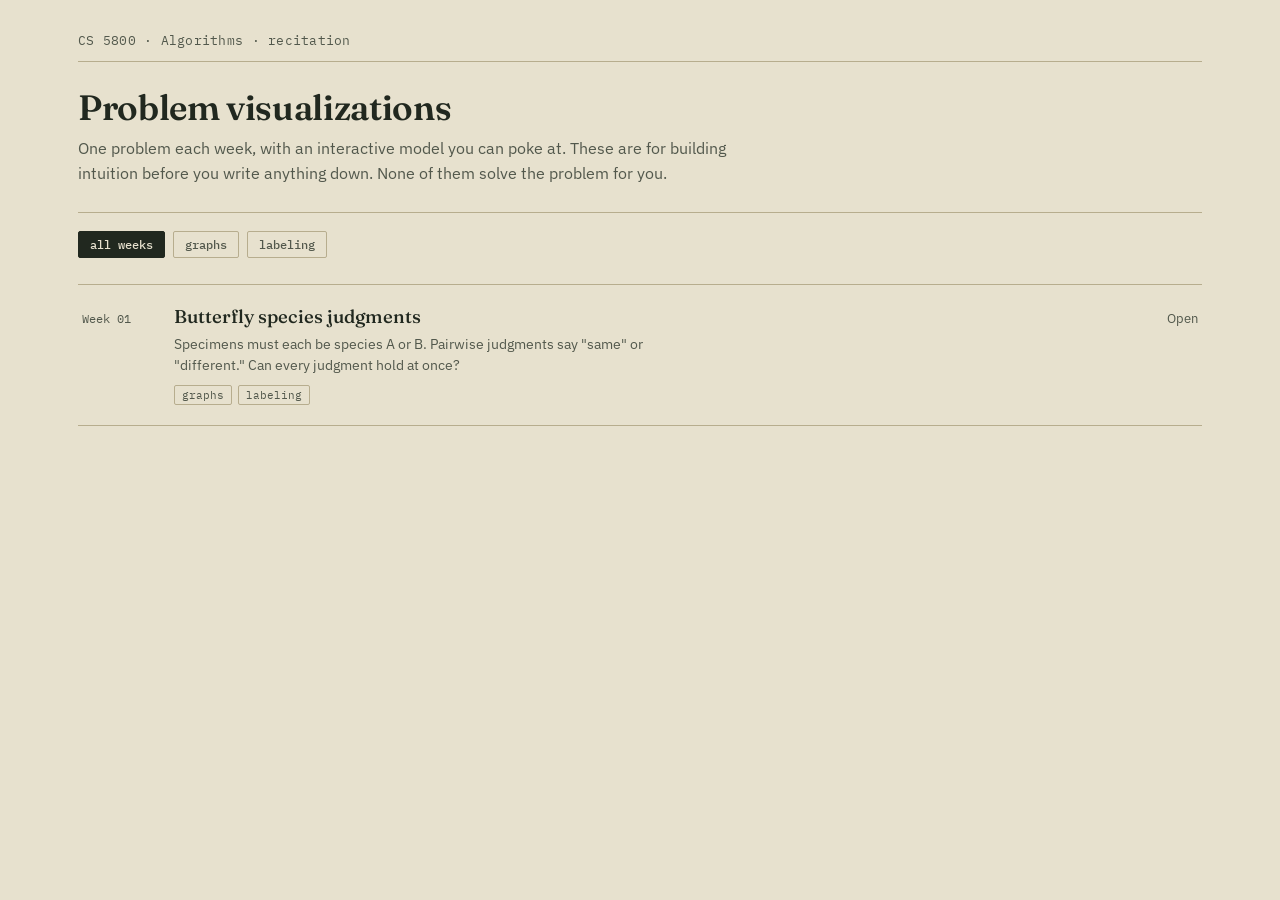
==== index.html @ 2894a3e3 "Set up CS 5800 recitation visualizations for static deploy The pages referenced a shared/ + problems" ====
<!DOCTYPE html>
<html lang="en">
<head>
<meta charset="UTF-8" />
<meta name="viewport" content="width=device-width, initial-scale=1.0" />
<title>CS 5800 — Recitation Visualizations</title>
<meta name="description" content="Interactive problem visualizations for CS 5800 Algorithms recitations at Northeastern University. One problem each week, built for intuition." />
<meta name="color-scheme" content="light" />
<meta property="og:title" content="CS 5800 - Recitation Visualizations" />
<meta property="og:description" content="Interactive problem visualizations for CS 5800 Algorithms recitations at Northeastern University. One problem each week, built for intuition." />
<meta property="og:type" content="website" />
<link rel="icon" href="shared/favicon.svg" type="image/svg+xml" />
<link rel="preconnect" href="https://fonts.googleapis.com">
<link rel="preconnect" href="https://fonts.gstatic.com" crossorigin>
<link href="https://fonts.googleapis.com/css2?family=Fraunces:opsz,wght@9..144,400;9..144,500;9..144,600&family=IBM+Plex+Sans:wght@400;500;600&family=IBM+Plex+Mono:wght@400;500&display=swap" rel="stylesheet">
<link rel="stylesheet" href="shared/site.css">
</head>
<body>
<div class="wrap">

  <div class="sitebar">
    <span class="course-mark">CS 5800 · Algorithms · recitation</span>
  </div>

  <h1>Problem visualizations</h1>
  <p class="subtitle">One problem each week, with an interactive model you can poke at. These are for building intuition before you write anything down. None of them solve the problem for you.</p>

  <div class="divider" style="margin:26px 0 18px;"></div>

  <div class="filter-row" id="filters"></div>

  <div class="problem-list" id="list"></div>

</div>

<script>
/* -------------------------------------------------------------
   Add a new week by appending one entry to this array.
   Newest weeks go at the top of the rendered list automatically.
   ------------------------------------------------------------- */
const PROBLEMS = [
  {
    week: 1,
    title: 'Butterfly species judgments',
    blurb: 'Specimens must each be species A or B. Pairwise judgments say "same" or "different." Can every judgment hold at once?',
    tags: ['graphs', 'labeling'],
    href: 'problems/week-01-butterflies.html'
  }
];

const listEl = document.getElementById('list');
const filtersEl = document.getElementById('filters');
let activeTag = null;

const allTags = [...new Set(PROBLEMS.flatMap(p => p.tags))].sort();

function renderFilters() {
  filtersEl.innerHTML = '';
  const mk = (label, tag) => {
    const b = document.createElement('button');
    b.className = 'filter-chip' + (activeTag === tag ? ' on' : '');
    b.textContent = label;
    b.addEventListener('click', () => { activeTag = tag; renderFilters(); renderList(); });
    filtersEl.appendChild(b);
  };
  mk('all weeks', null);
  allTags.forEach(t => mk(t, t));
}

function renderList() {
  listEl.innerHTML = '';
  const shown = PROBLEMS
    .filter(p => !activeTag || p.tags.includes(activeTag))
    .sort((a, b) => b.week - a.week);

  if (!shown.length) {
    const d = document.createElement('div');
    d.className = 'empty-note';
    d.textContent = 'No problems tagged with that topic yet.';
    listEl.appendChild(d);
    return;
  }

  shown.forEach(p => {
    const a = document.createElement('a');
    a.className = 'problem-row';
    a.href = p.href;

    const wk = document.createElement('div');
    wk.className = 'week-no';
    wk.textContent = 'Week ' + String(p.week).padStart(2, '0');

    const mid = document.createElement('div');
    const h = document.createElement('h2');
    h.className = 'problem-title';
    h.textContent = p.title;
    const blurb = document.createElement('p');
    blurb.className = 'problem-blurb';
    blurb.textContent = p.blurb;
    const tags = document.createElement('div');
    tags.className = 'row-tags';
    p.tags.forEach(t => {
      const s = document.createElement('span');
      s.className = 'tag';
      s.textContent = t;
      tags.appendChild(s);
    });
    mid.append(h, blurb, tags);

    const cue = document.createElement('div');
    cue.className = 'row-cue';
    cue.textContent = 'Open';

    a.append(wk, mid, cue);
    listEl.appendChild(a);
  });
}

renderFilters();
renderList();
</script>
</body>
</html>
---- shared/site.css ----
/* CS 5800 recitation visualizations — shared styles */

:root {
  --paper: #E7E1CE;
  --paper-deep: #DCD4BA;
  --ink: #21281F;
  --ink-soft: #52584C;
  --moss: #3E6B4A;
  --moss-deep: #2C4F36;
  --moss-soft: #DCE7DD;
  --rust: #A8571E;
  --rust-deep: #7E3F13;
  --rust-soft: #F1DFCC;
  --line: #B7AD8E;
  --alert: #8E2B1F;
  --neutral-line: #8A8365;
  --unknown: #A9A288;
}

* { box-sizing: border-box; }

html, body {
  margin: 0;
  padding: 0;
  background: var(--paper);
  color: var(--ink);
  font-family: 'IBM Plex Sans', sans-serif;
}

.wrap { max-width: 1180px; margin: 0 auto; padding: 32px 28px 64px; }
.wrap-narrow { max-width: 780px; }

/* ---- site chrome ---- */

.sitebar {
  display: flex;
  justify-content: space-between;
  align-items: baseline;
  gap: 16px;
  padding-bottom: 12px;
  margin-bottom: 26px;
  border-bottom: 1px solid var(--line);
  flex-wrap: wrap;
}

.sitebar a { color: var(--ink-soft); text-decoration: none; font-size: 0.85rem; }
.sitebar a:hover { color: var(--ink); text-decoration: underline; }

.course-mark {
  font-family: 'IBM Plex Mono', monospace;
  font-size: 0.82rem;
  color: var(--ink-soft);
  letter-spacing: 0.02em;
}

h1 {
  font-family: 'Fraunces', serif;
  font-weight: 600;
  font-optical-sizing: auto;
  font-size: 2.2rem;
  margin: 0 0 8px;
  letter-spacing: -0.01em;
  line-height: 1.15;
}

h2 {
  font-family: 'Fraunces', serif;
  font-weight: 500;
  font-size: 1.25rem;
  margin: 0 0 12px;
}

.subtitle {
  font-size: 1rem;
  color: var(--ink-soft);
  max-width: 680px;
  line-height: 1.55;
  margin: 0;
}

.panel {
  background: var(--paper-deep);
  border: 1px solid var(--line);
  border-radius: 3px;
  padding: 18px;
}

.divider { border-top: 1px solid var(--line); margin: 16px 0; }

.section-label { font-size: 0.75rem; color: var(--ink-soft); margin: 0 0 8px; }

.hint { font-size: 0.85rem; color: var(--ink-soft); line-height: 1.6; margin: 0; }
.hint + .hint { margin-top: 8px; }

button {
  font-family: 'IBM Plex Sans', sans-serif;
  font-size: 0.85rem;
  font-weight: 500;
  border: 1px solid var(--ink);
  background: var(--paper);
  color: var(--ink);
  padding: 8px 14px;
  border-radius: 2px;
  cursor: pointer;
  transition: background 0.15s ease, color 0.15s ease;
}
button:hover:not(:disabled) { background: var(--ink); color: var(--paper); }
button:focus-visible, a:focus-visible { outline: 2px solid var(--moss-deep); outline-offset: 2px; }
button.active { background: var(--moss); color: var(--paper); border-color: var(--moss); }

/* ---- topic tags ---- */

.tag {
  display: inline-block;
  font-family: 'IBM Plex Mono', monospace;
  font-size: 0.7rem;
  padding: 2px 7px;
  border: 1px solid var(--line);
  border-radius: 2px;
  color: var(--ink-soft);
  background: var(--paper);
  white-space: nowrap;
}

/* ---- index listing ---- */

.filter-row {
  display: flex;
  gap: 8px;
  flex-wrap: wrap;
  align-items: center;
  margin-bottom: 4px;
}

.filter-chip {
  font-family: 'IBM Plex Mono', monospace;
  font-size: 0.74rem;
  padding: 5px 11px;
  border: 1px solid var(--line);
  background: transparent;
  color: var(--ink-soft);
  border-radius: 2px;
  cursor: pointer;
}
.filter-chip:hover { background: var(--paper-deep); color: var(--ink); }
.filter-chip.on { background: var(--ink); color: var(--paper); border-color: var(--ink); }

.problem-list { margin-top: 26px; border-top: 1px solid var(--line); }

.problem-row {
  display: grid;
  grid-template-columns: 74px 1fr auto;
  gap: 18px;
  align-items: baseline;
  padding: 20px 4px;
  border-bottom: 1px solid var(--line);
  text-decoration: none;
  color: inherit;
}
.problem-row:hover { background: var(--paper-deep); }

.week-no {
  font-family: 'IBM Plex Mono', monospace;
  font-size: 0.78rem;
  color: var(--ink-soft);
  padding-top: 3px;
}

.problem-title {
  font-family: 'Fraunces', serif;
  font-size: 1.16rem;
  font-weight: 500;
  margin: 0 0 5px;
}

.problem-blurb {
  font-size: 0.89rem;
  color: var(--ink-soft);
  line-height: 1.5;
  margin: 0 0 9px;
  max-width: 62ch;
}

.row-tags { display: flex; gap: 6px; flex-wrap: wrap; }

.row-cue { font-size: 0.82rem; color: var(--ink-soft); white-space: nowrap; padding-top: 4px; }
.problem-row:hover .row-cue { color: var(--ink); }

.empty-note { padding: 28px 4px; color: var(--ink-soft); font-size: 0.9rem; }

@media (max-width: 620px) {
  .problem-row { grid-template-columns: 56px 1fr; }
  .row-cue { display: none; }
}

/* ---- problem page: statement + questions ---- */

.statement {
  background: var(--paper-deep);
  border: 1px solid var(--line);
  border-left: 3px solid var(--neutral-line);
  border-radius: 3px;
  padding: 18px 20px;
  margin-bottom: 26px;
}
.statement p { margin: 0 0 12px; line-height: 1.65; font-size: 0.95rem; }
.statement p:last-child { margin-bottom: 0; }

.questions { margin-top: 30px; }
.questions ol { margin: 0; padding-left: 22px; }
.questions li { margin-bottom: 11px; line-height: 1.6; font-size: 0.93rem; }
.questions li:last-child { margin-bottom: 0; }

.meta-strip {
  display: flex;
  gap: 10px;
  align-items: center;
  flex-wrap: wrap;
  margin: 12px 0 22px;
}
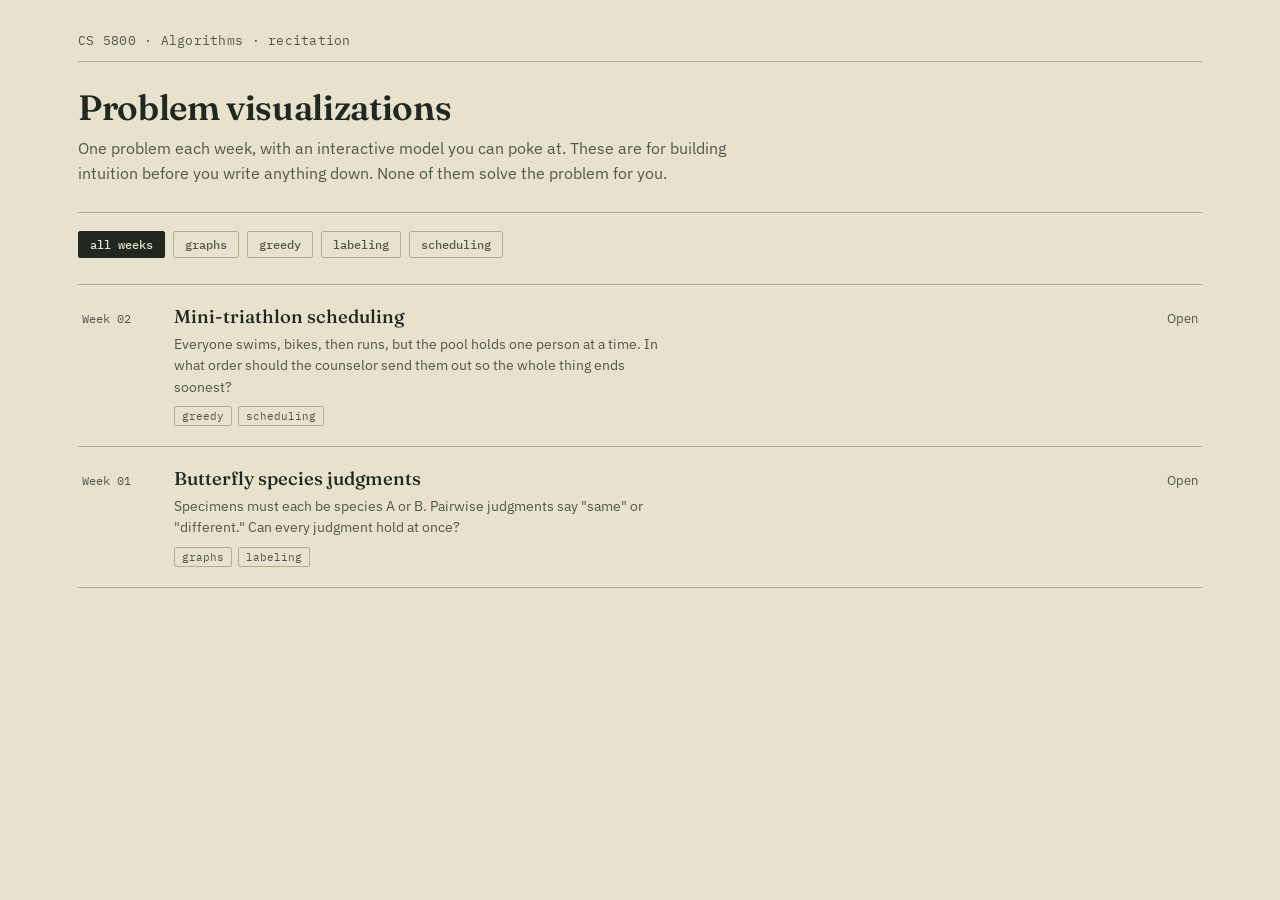
==== commit 53e6453c: "Add week 2: mini-triathlon scheduling One pool shared serially, then biking and running that everyon" ====
--- a/index.html
+++ b/index.html
@@ -45,6 +45,13 @@
     blurb: 'Specimens must each be species A or B. Pairwise judgments say "same" or "different." Can every judgment hold at once?',
     tags: ['graphs', 'labeling'],
     href: 'problems/week-01-butterflies.html'
+  },
+  {
+    week: 2,
+    title: 'Mini-triathlon scheduling',
+    blurb: 'Everyone swims, bikes, then runs, but the pool holds one person at a time. In what order should the counselor send them out so the whole thing ends soonest?',
+    tags: ['greedy', 'scheduling'],
+    href: 'problems/week-02-triathlon.html'
   }
 ];
 
--- a/shared/site.css
+++ b/shared/site.css
@@ -105,6 +105,7 @@
   transition: background 0.15s ease, color 0.15s ease;
 }
 button:hover:not(:disabled) { background: var(--ink); color: var(--paper); }
+button:disabled { opacity: 0.45; cursor: not-allowed; }
 button:focus-visible, a:focus-visible { outline: 2px solid var(--moss-deep); outline-offset: 2px; }
 button.active { background: var(--moss); color: var(--paper); border-color: var(--moss); }
 
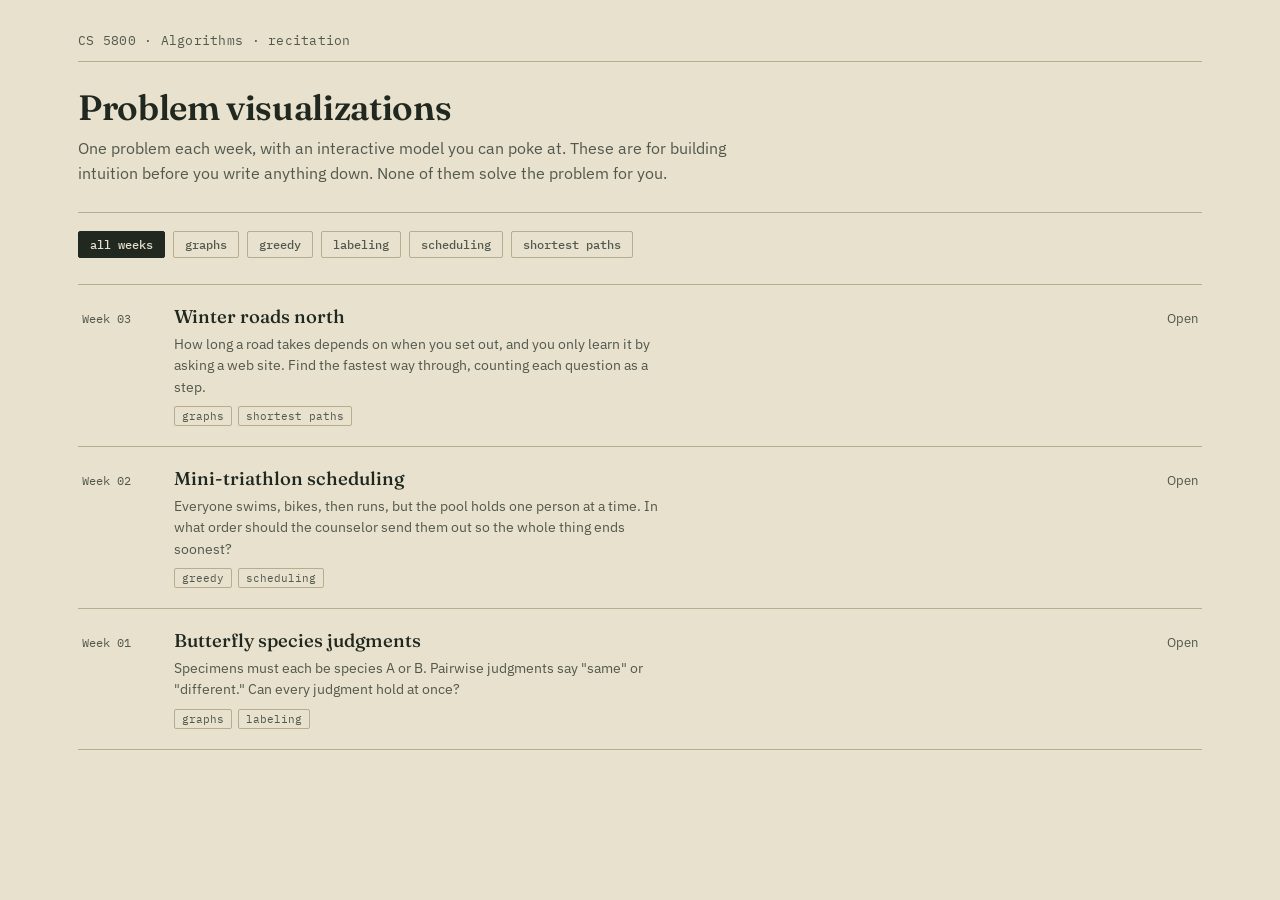
==== commit 1b99607a: "Add week 3: time-dependent shortest paths Roads whose travel time depends on when you set out, learn" ====
--- a/index.html
+++ b/index.html
@@ -52,6 +52,13 @@
     blurb: 'Everyone swims, bikes, then runs, but the pool holds one person at a time. In what order should the counselor send them out so the whole thing ends soonest?',
     tags: ['greedy', 'scheduling'],
     href: 'problems/week-02-triathlon.html'
+  },
+  {
+    week: 3,
+    title: 'Winter roads north',
+    blurb: 'How long a road takes depends on when you set out, and you only learn it by asking a web site. Find the fastest way through, counting each question as a step.',
+    tags: ['graphs', 'shortest paths'],
+    href: 'problems/week-03-winter-roads.html'
   }
 ];
 
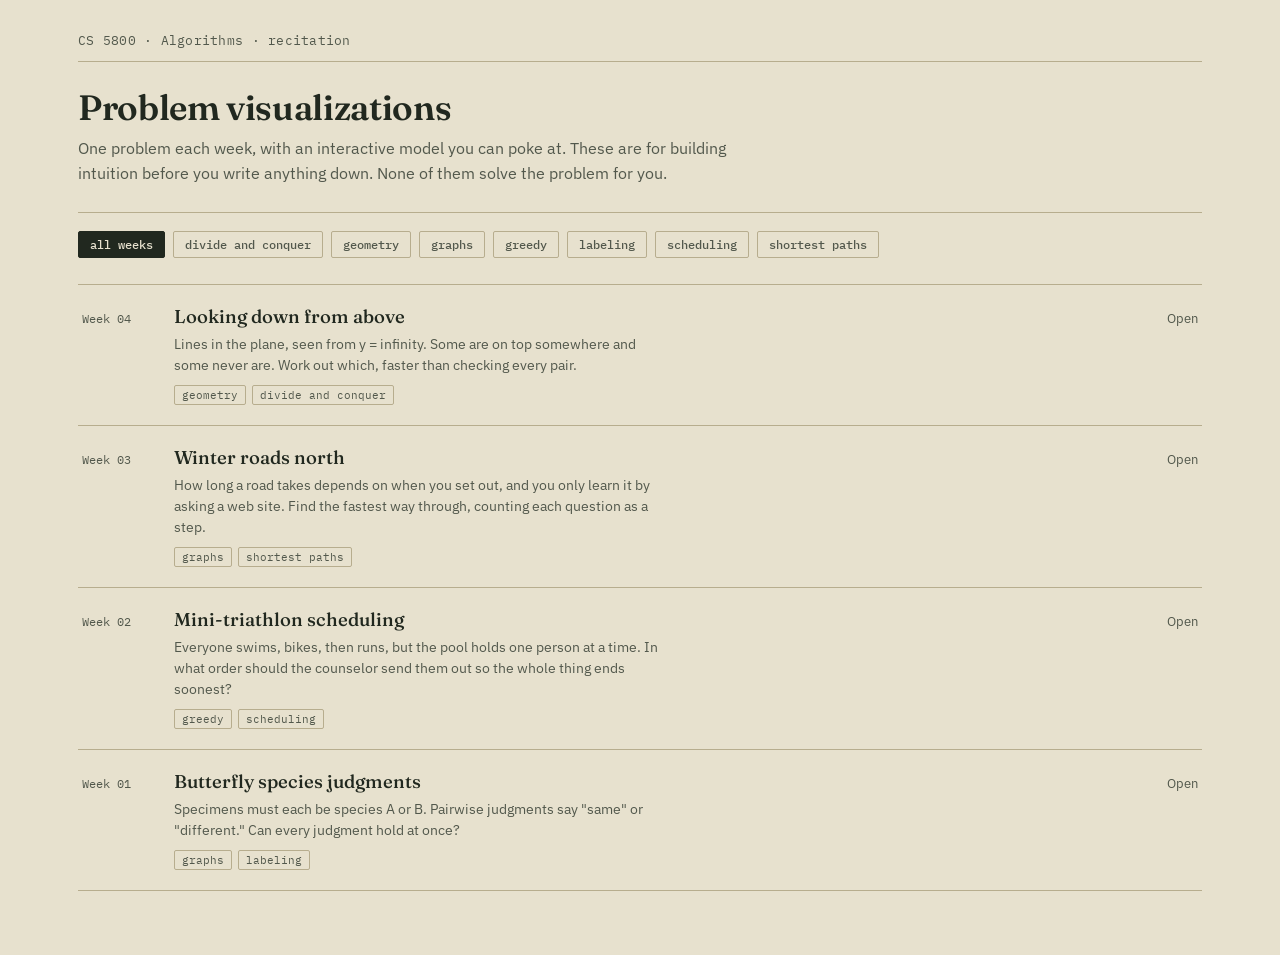
==== commit 8e1bff46: "Add week 4: which lines are ever on top n lines in the plane, seen from above. Students slide a prob" ====
--- a/index.html
+++ b/index.html
@@ -59,6 +59,13 @@
     blurb: 'How long a road takes depends on when you set out, and you only learn it by asking a web site. Find the fastest way through, counting each question as a step.',
     tags: ['graphs', 'shortest paths'],
     href: 'problems/week-03-winter-roads.html'
+  },
+  {
+    week: 4,
+    title: 'Looking down from above',
+    blurb: 'Lines in the plane, seen from y = infinity. Some are on top somewhere and some never are. Work out which, faster than checking every pair.',
+    tags: ['geometry', 'divide and conquer'],
+    href: 'problems/week-04-skyline.html'
   }
 ];
 
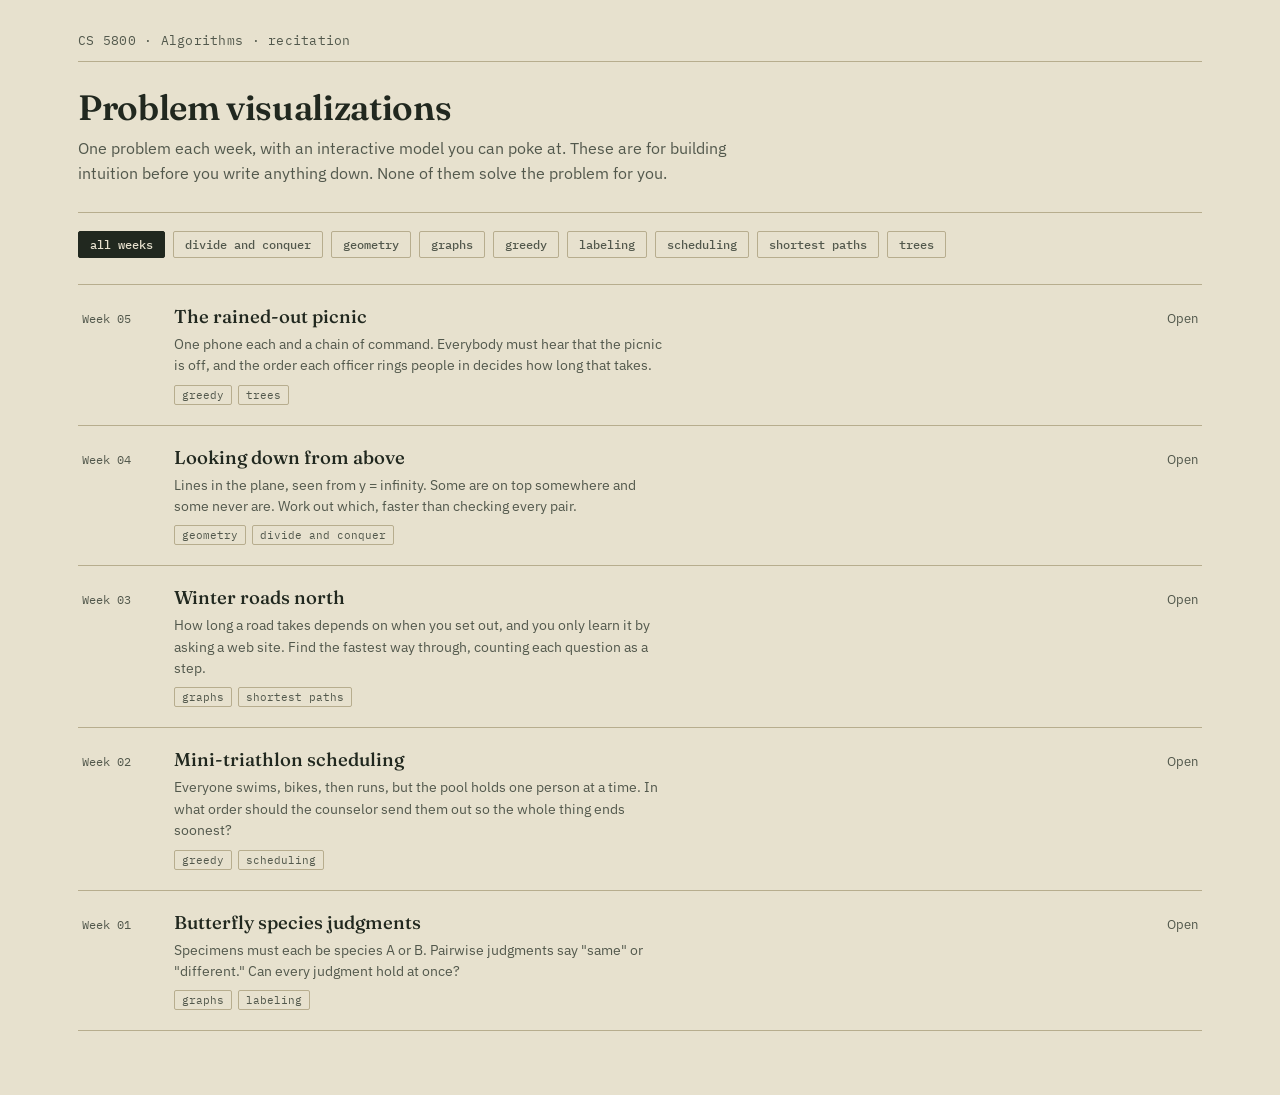
==== commit 6c2e411c: "Add week 5: the rained-out picnic phone tree A reporting hierarchy, one phone each, and a picnic to " ====
--- a/index.html
+++ b/index.html
@@ -66,6 +66,13 @@
     blurb: 'Lines in the plane, seen from y = infinity. Some are on top somewhere and some never are. Work out which, faster than checking every pair.',
     tags: ['geometry', 'divide and conquer'],
     href: 'problems/week-04-skyline.html'
+  },
+  {
+    week: 5,
+    title: 'The rained-out picnic',
+    blurb: 'One phone each and a chain of command. Everybody must hear that the picnic is off, and the order each officer rings people in decides how long that takes.',
+    tags: ['greedy', 'trees'],
+    href: 'problems/week-05-phone-tree.html'
   }
 ];
 
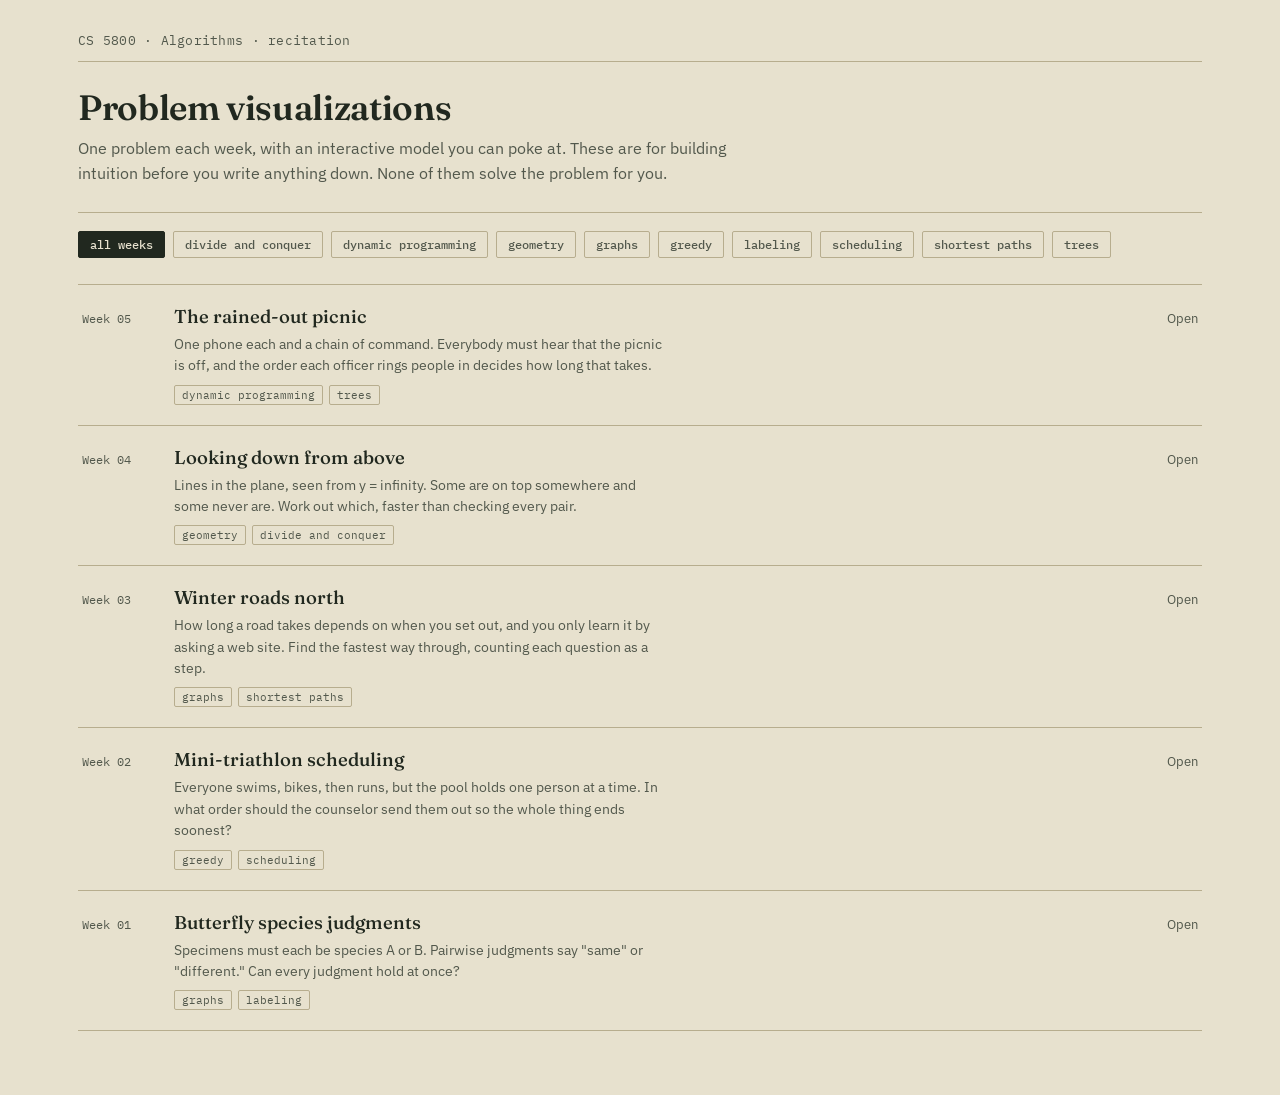
==== commit ff20c850: "Frame week 5 as dynamic programming, not greedy The phone tree is a Kleinberg and Tardos chapter 6 p" ====
--- a/index.html
+++ b/index.html
@@ -71,7 +71,7 @@
     week: 5,
     title: 'The rained-out picnic',
     blurb: 'One phone each and a chain of command. Everybody must hear that the picnic is off, and the order each officer rings people in decides how long that takes.',
-    tags: ['greedy', 'trees'],
+    tags: ['dynamic programming', 'trees'],
     href: 'problems/week-05-phone-tree.html'
   }
 ];
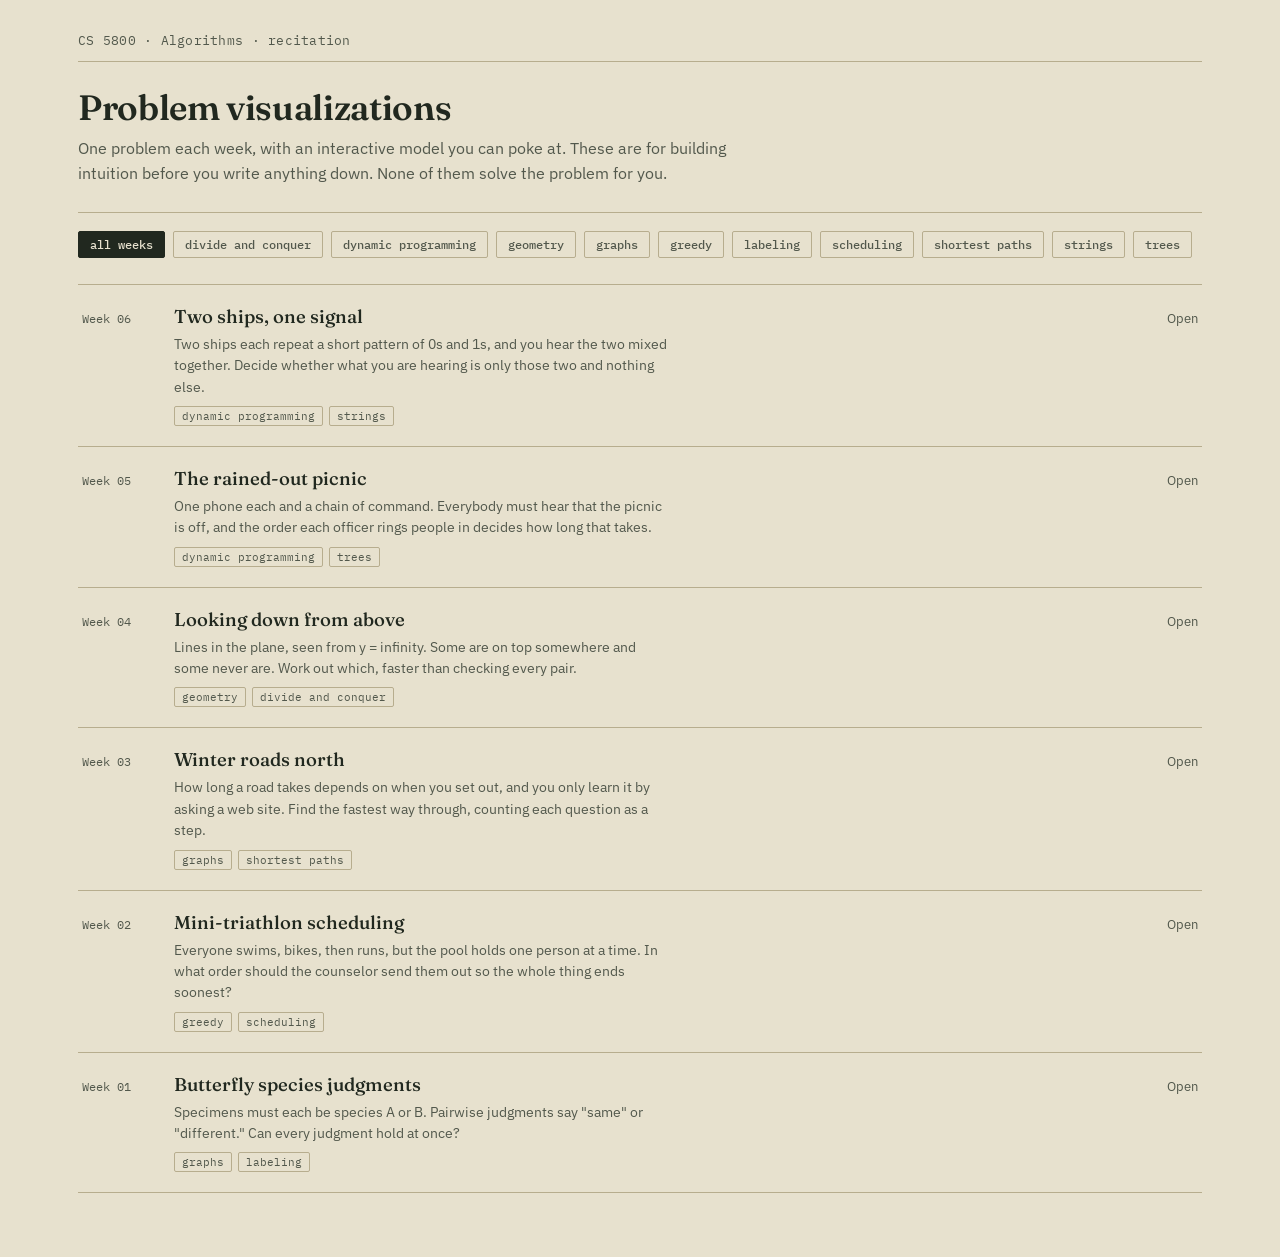
==== commit 26dbb02f: "Add week 6: untangling two ships' signals Two ships each repeat a short pattern and you hear the two" ====
--- a/index.html
+++ b/index.html
@@ -73,6 +73,13 @@
     blurb: 'One phone each and a chain of command. Everybody must hear that the picnic is off, and the order each officer rings people in decides how long that takes.',
     tags: ['dynamic programming', 'trees'],
     href: 'problems/week-05-phone-tree.html'
+  },
+  {
+    week: 6,
+    title: 'Two ships, one signal',
+    blurb: 'Two ships each repeat a short pattern of 0s and 1s, and you hear the two mixed together. Decide whether what you are hearing is only those two and nothing else.',
+    tags: ['dynamic programming', 'strings'],
+    href: 'problems/week-06-two-ships.html'
   }
 ];
 
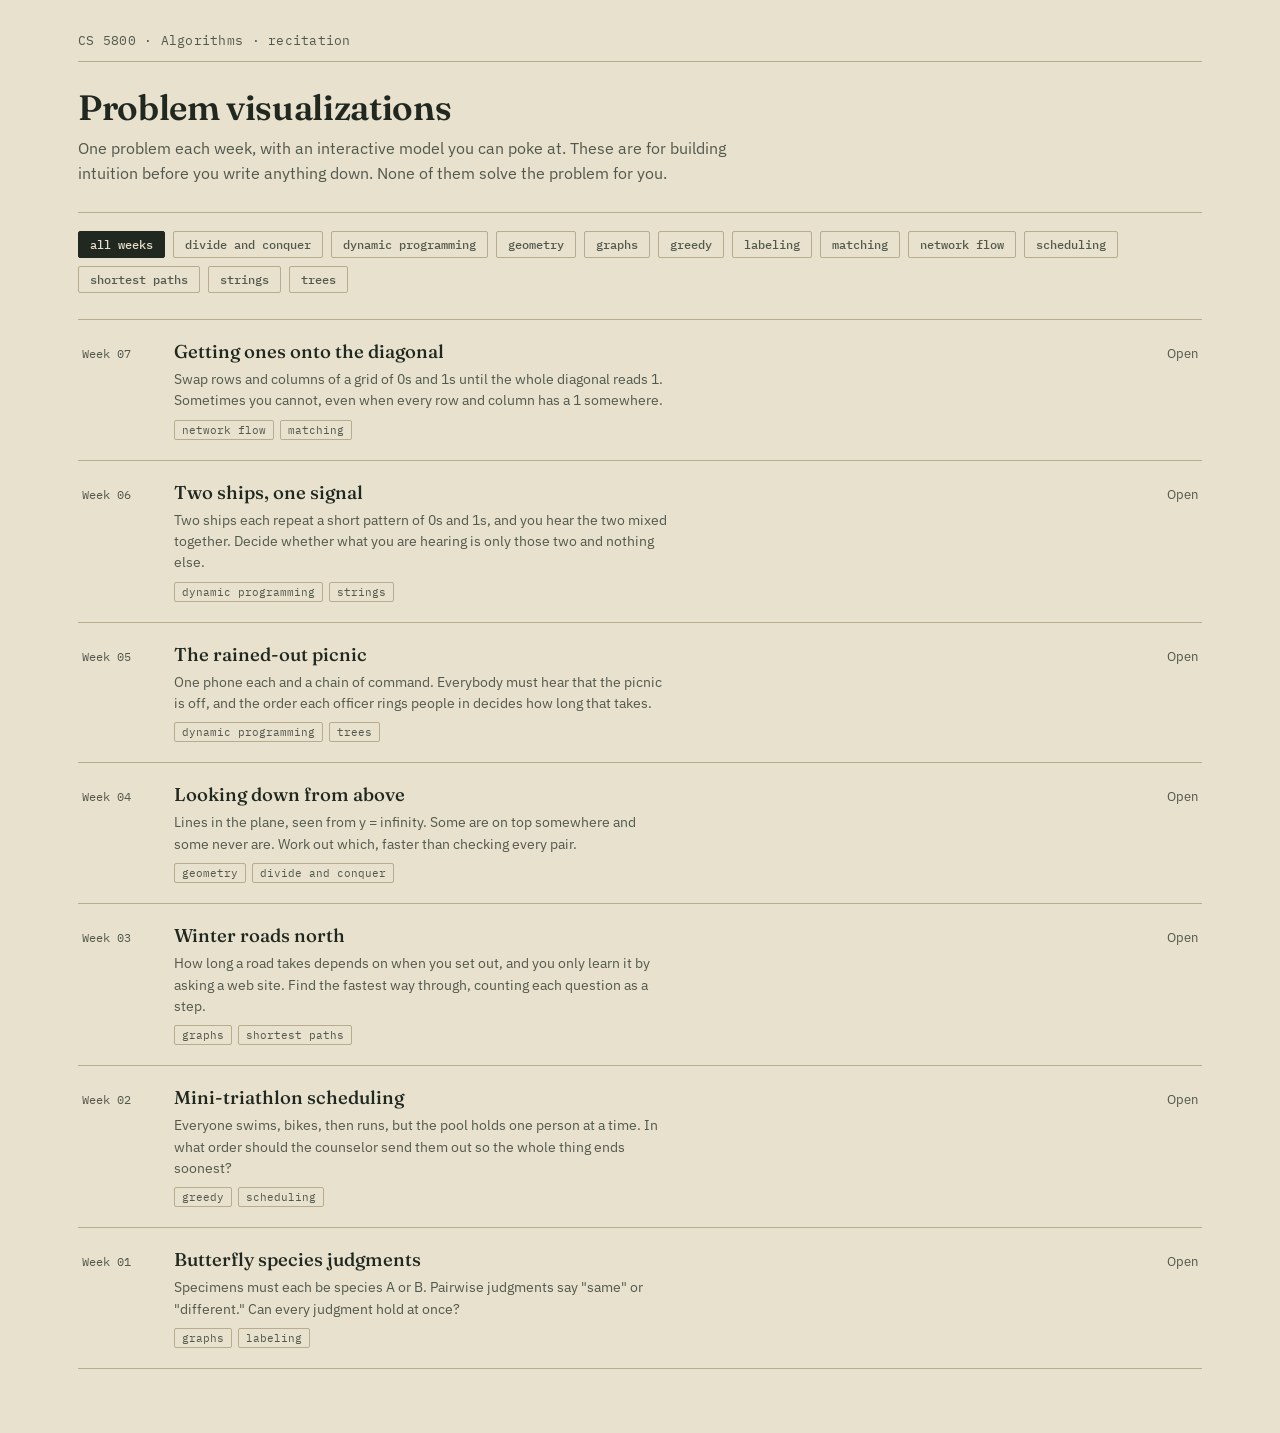
==== commit 4b29b897: "Add week 7: getting ones onto the diagonal Students claim one 1 in each row of a 0-1 matrix, never t" ====
--- a/index.html
+++ b/index.html
@@ -80,6 +80,13 @@
     blurb: 'Two ships each repeat a short pattern of 0s and 1s, and you hear the two mixed together. Decide whether what you are hearing is only those two and nothing else.',
     tags: ['dynamic programming', 'strings'],
     href: 'problems/week-06-two-ships.html'
+  },
+  {
+    week: 7,
+    title: 'Getting ones onto the diagonal',
+    blurb: 'Swap rows and columns of a grid of 0s and 1s until the whole diagonal reads 1. Sometimes you cannot, even when every row and column has a 1 somewhere.',
+    tags: ['network flow', 'matching'],
+    href: 'problems/week-07-rearrangeable.html'
   }
 ];
 
